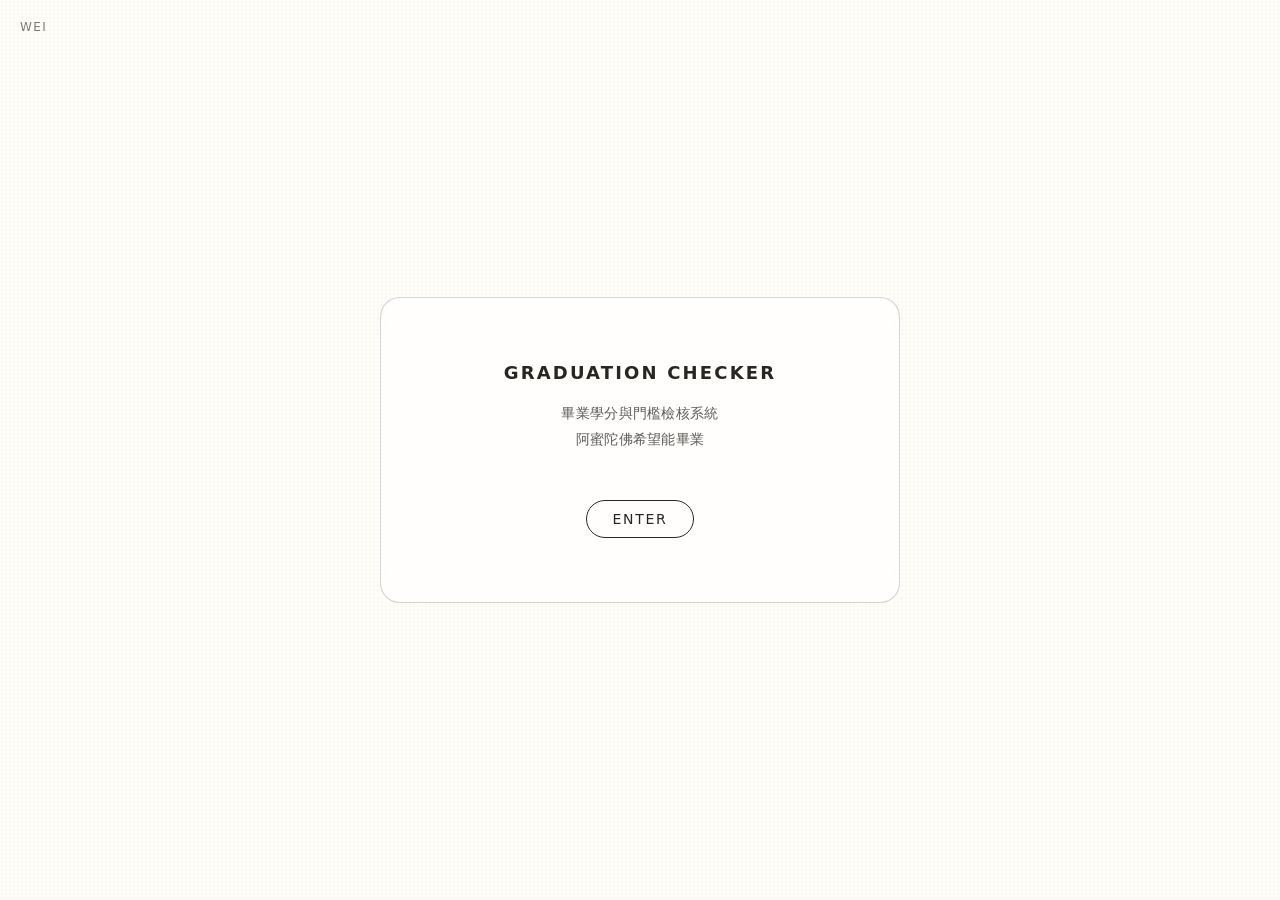
==== index.html @ ac915fe5 "Update index.html" ====
<!doctype html>
<html lang="zh-Hant">
<head>
<meta charset="utf-8">
<meta name="viewport" content="width=device-width, initial-scale=1">
<title>Graduation Checker</title>

<style>

:root{
  --ink:#282621;
  --paper:#fffdf7;
}

/* ===== Reset ===== */
*{ box-sizing:border-box; }

a{
  text-decoration:none;
  color:inherit;
}

a:visited,
a:active{
  color:inherit;
}

/* ===== Page Base ===== */
body{
  margin:0;
  min-height:100vh;
  display:flex;
  align-items:center;
  justify-content:center;
  background: var(--paper);
  font-family: ui-sans-serif, system-ui, -apple-system, "Segoe UI", Roboto, "Noto Sans TC", sans-serif;
  color:var(--ink);
  letter-spacing:.02em;

  background-image:
    radial-gradient(rgba(0,0,0,.02) 1px, transparent 1px);
  background-size: 4px 4px;
}

/* 左上角小字 */
.edition{
  position:fixed;
  top:20px;
  left:20px;
  font-size:12px;
  letter-spacing:.12em;
  text-transform:uppercase;
  opacity:.6;
}

/* 中央卡片 */
.intro-card{
  width:100%;
  max-width:520px;
  padding:64px 56px;
  border:1px solid rgba(40,38,33,.2);
  border-radius:20px;
  backdrop-filter: blur(16px);
  background: rgba(255,255,255,.7);
  text-align:center;

  opacity:0;
  transform: translateY(20px);
  animation: fadeIn 1s ease forwards;
}

/* 標題 */
.intro-title{
  margin:0 0 18px;
  font-size:18px;
  font-weight:700;
  letter-spacing:.12em;
  text-transform:uppercase;
}

/* 副標 */
.intro-sub{
  margin:0 0 48px;
  font-size:14px;
  line-height:1.8;
  opacity:.75;
}

/* 按鈕 */
.intro-btn{
  display:inline-block;
  padding:10px 26px;
  border:1px solid var(--ink);
  border-radius:999px;
  font-size:14px;
  letter-spacing:.12em;
  text-transform:uppercase;
  transition:.35s cubic-bezier(.27,.83,.64,1);
}

.intro-btn:hover{
  background:var(--ink);
  color:#fff;
}

/* 淡入 */
@keyframes fadeIn{
  to{
    opacity:1;
    transform: translateY(0);
  }
}

/* =========================
   📱 Mobile Optimization
   ========================= */
@media(max-width:768px){

  body{
    padding:20px;
    align-items:center;
  }

  .intro-card{
    padding:48px 28px;
  }

  .intro-title{
    font-size:17px;
  }

  .intro-sub{
    font-size:14px;
    margin-bottom:36px;
  }

  .intro-btn{
    font-size:14px;
    padding:10px 22px;
  }

  .edition{
    top:14px;
    left:16px;
    font-size:11px;
  }
}

</style>
</head>

<body>

<div class="edition">wei</div>

<div class="intro-card">
  <h1 class="intro-title">Graduation Checker</h1>
  <p class="intro-sub">
    畢業學分與門檻檢核系統<br>
    阿蜜陀佛希望能畢業
  </p>

  <a href="requirements.html" class="intro-btn">Enter</a>
</div>

</body>
</html>
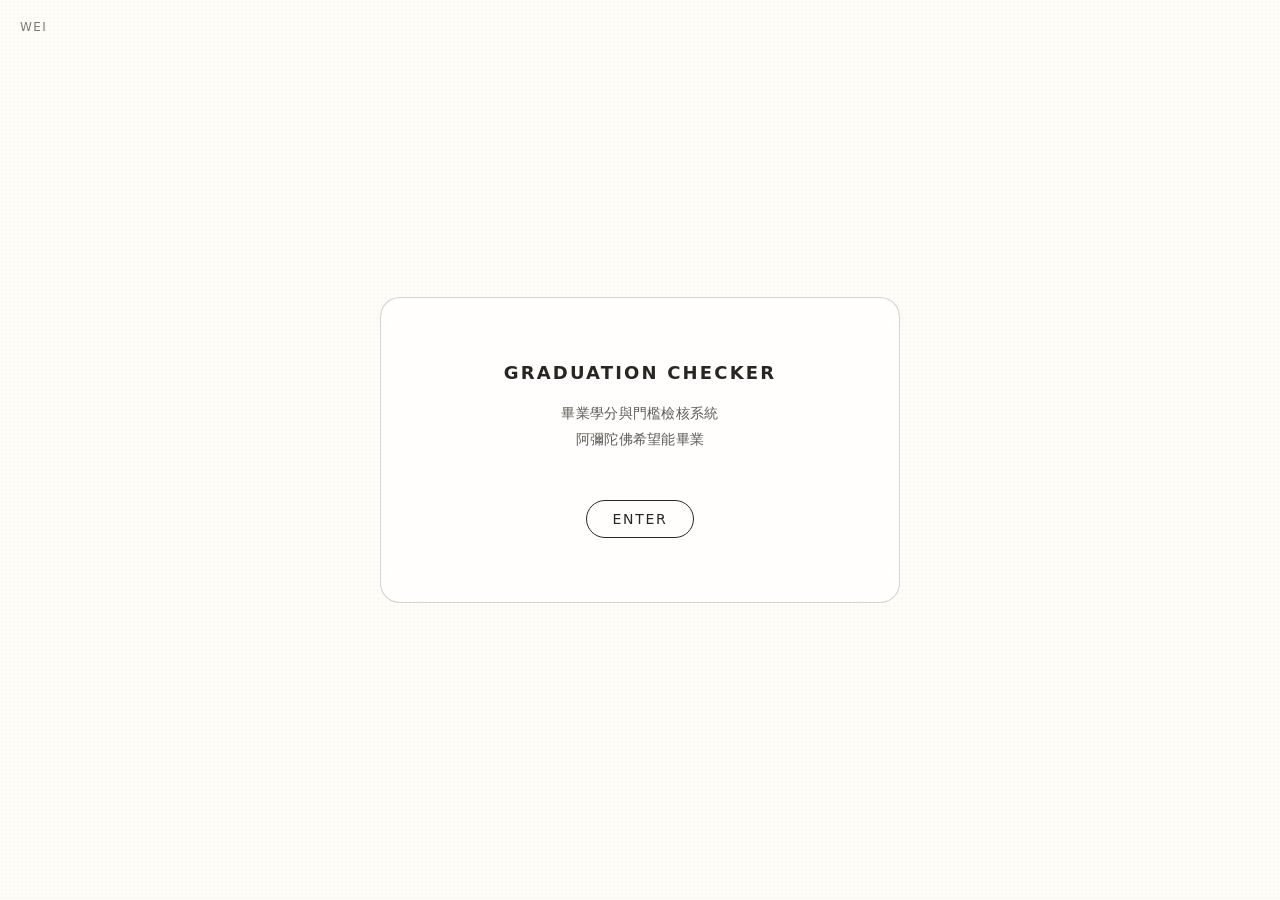
==== commit d44419ba: "Update index.html" ====
--- a/index.html
+++ b/index.html
@@ -157,11 +157,12 @@
   <h1 class="intro-title">Graduation Checker</h1>
   <p class="intro-sub">
     畢業學分與門檻檢核系統<br>
-    阿蜜陀佛希望能畢業
+    阿彌陀佛希望能畢業
   </p>
 
   <a href="requirements.html" class="intro-btn">Enter</a>
 </div>
 
 </body>
+
 </html>
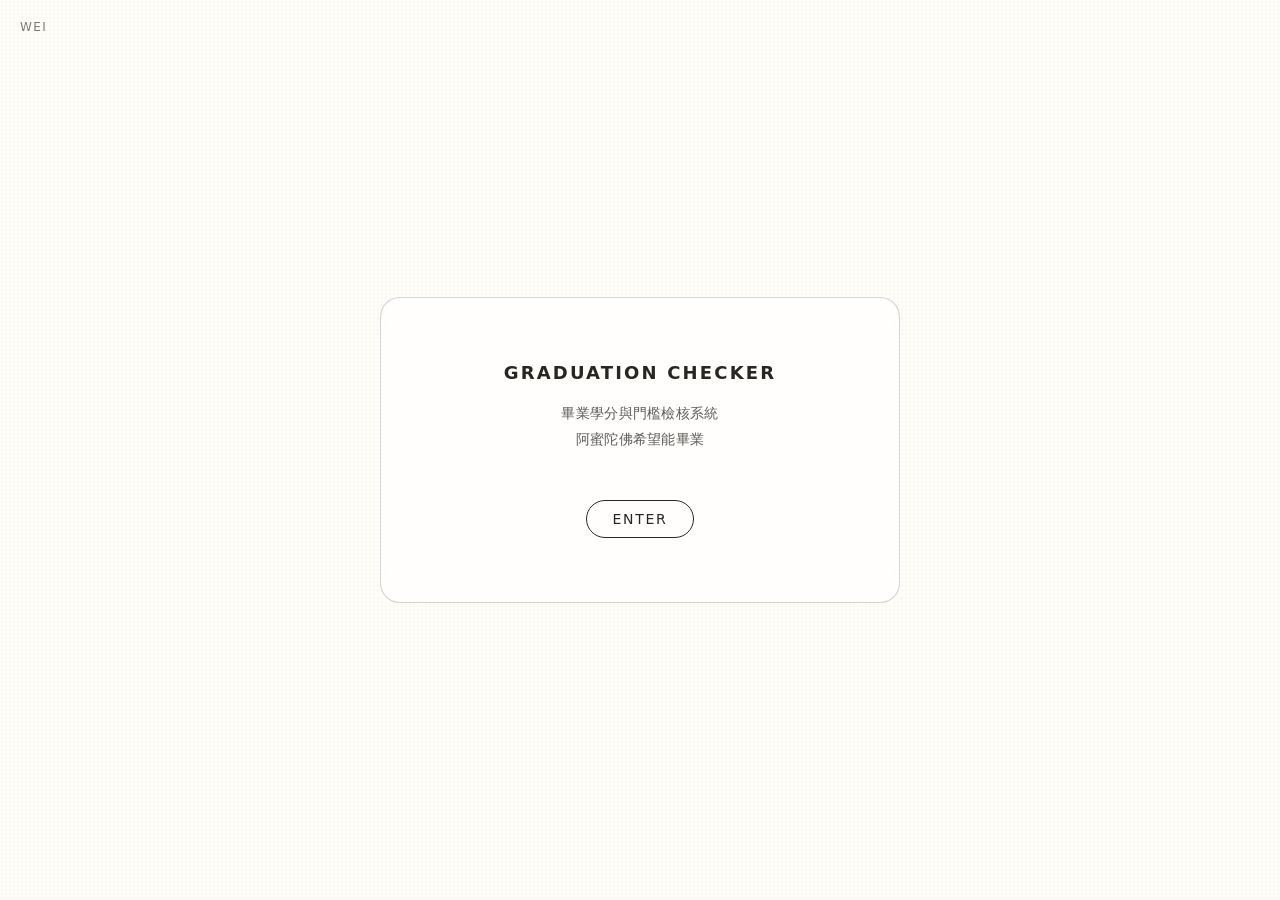
==== commit 87933a4c: "Add files via upload" ====
--- a/index.html
+++ b/index.html
@@ -157,12 +157,11 @@
   <h1 class="intro-title">Graduation Checker</h1>
   <p class="intro-sub">
     畢業學分與門檻檢核系統<br>
-    阿彌陀佛希望能畢業
+    阿蜜陀佛希望能畢業
   </p>
 
   <a href="requirements.html" class="intro-btn">Enter</a>
 </div>
 
 </body>
-
-</html>
+</html>
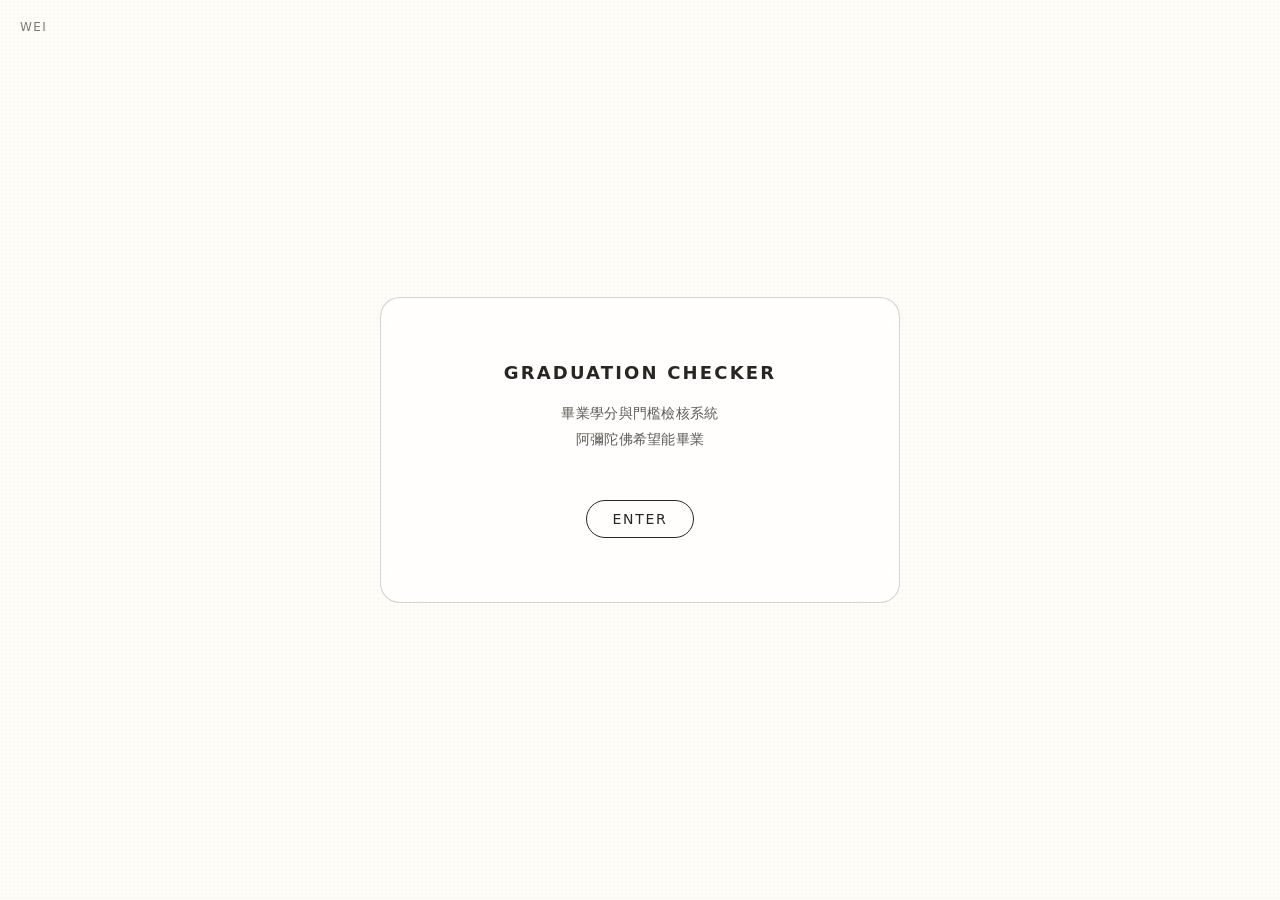
==== commit 58a990cd: "Add files via upload" ====
--- a/index.html
+++ b/index.html
@@ -157,7 +157,7 @@
   <h1 class="intro-title">Graduation Checker</h1>
   <p class="intro-sub">
     畢業學分與門檻檢核系統<br>
-    阿蜜陀佛希望能畢業
+    阿彌陀佛希望能畢業
   </p>
 
   <a href="requirements.html" class="intro-btn">Enter</a>
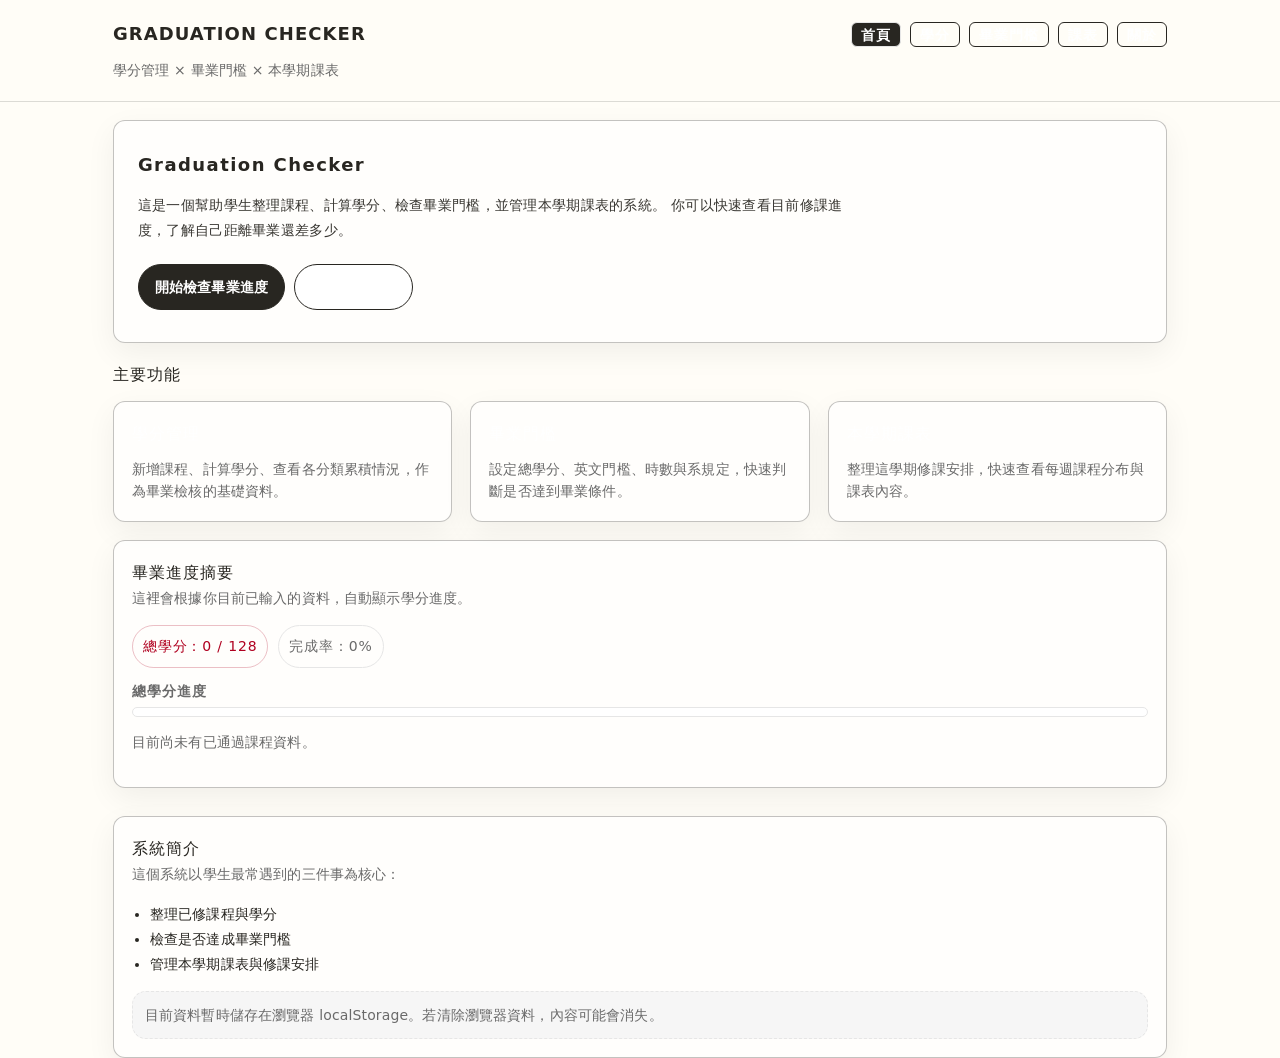
==== commit 6006c394: "Add files via upload" ====
--- a/index.html
+++ b/index.html
@@ -1,167 +1,181 @@
 <!doctype html>
 <html lang="zh-Hant">
 <head>
-<meta charset="utf-8">
-<meta name="viewport" content="width=device-width, initial-scale=1">
-<title>Graduation Checker</title>
+  <meta charset="utf-8" />
+  <meta name="viewport" content="width=device-width, initial-scale=1" />
+  <title>首頁｜畢業檢核</title>
+  <link rel="stylesheet" href="./styles.css" />
+</head>
+<body>
+  <header class="header">
+    <div class="wrap">
+      <div class="header-inner">
+        <div class="brand">
+          <h1 class="site-title">Graduation Checker</h1>
+          <p class="site-sub">學分管理 × 畢業門檻 × 本學期課表</p>
+        </div>
 
-<style>
+        <nav class="nav">
+          <a class="active" href="./index.html">首頁</a>
+          <a href="./credits.html">學分</a>
+          <a href="./requirements.html">畢業門檻</a>
+          <a href="./schedule.html">課表</a>
+          <a href="./about.html">關於</a>
+        </nav>
+      </div>
+    </div>
+  </header>
 
-:root{
-  --ink:#282621;
-  --paper:#fffdf7;
-}
+  <main class="wrap">
+    <!-- Hero -->
+    <section class="card" style="margin-top:18px;">
+      <div class="card-inner" style="padding:32px 24px;">
+        <div class="module" style="align-items:flex-start; gap:16px;">
+          <h2 class="h1" style="margin:0;">Graduation Checker</h2>
+          <p class="p" style="max-width:720px;">
+            這是一個幫助學生整理課程、計算學分、檢查畢業門檻，並管理本學期課表的系統。
+            你可以快速查看目前修課進度，了解自己距離畢業還差多少。
+          </p>
 
-/* ===== Reset ===== */
-*{ box-sizing:border-box; }
+          <div class="btns" style="margin-top:4px;">
+            <a href="./requirements.html" class="home-btn home-btn--primary">開始檢查畢業進度</a>
+            <a href="./credits.html" class="home-btn">前往學分管理</a>
+          </div>
+        </div>
+      </div>
+    </section>
 
-a{
-  text-decoration:none;
-  color:inherit;
-}
+    <!-- 功能入口 -->
+    <section style="margin-top:18px;">
+      <h3 class="section-title" style="margin:0 0 12px;">主要功能</h3>
 
-a:visited,
-a:active{
-  color:inherit;
-}
+      <div class="home-grid">
+        <a class="home-feature card" href="./credits.html">
+          <div class="card-inner">
+            <h3 class="section-title" style="margin:0 0 10px;">學分管理</h3>
+            <p class="section-note" style="margin:0;">
+              新增課程、計算學分、查看各分類累積情況，作為畢業檢核的基礎資料。
+            </p>
+          </div>
+        </a>
 
-/* ===== Page Base ===== */
-body{
-  margin:0;
-  min-height:100vh;
-  display:flex;
-  align-items:center;
-  justify-content:center;
-  background: var(--paper);
-  font-family: ui-sans-serif, system-ui, -apple-system, "Segoe UI", Roboto, "Noto Sans TC", sans-serif;
-  color:var(--ink);
-  letter-spacing:.02em;
+        <a class="home-feature card" href="./requirements.html">
+          <div class="card-inner">
+            <h3 class="section-title" style="margin:0 0 10px;">畢業門檻</h3>
+            <p class="section-note" style="margin:0;">
+              設定總學分、英文門檻、時數與系規定，快速判斷是否達到畢業條件。
+            </p>
+          </div>
+        </a>
 
-  background-image:
-    radial-gradient(rgba(0,0,0,.02) 1px, transparent 1px);
-  background-size: 4px 4px;
-}
+        <a class="home-feature card" href="./schedule.html">
+          <div class="card-inner">
+            <h3 class="section-title" style="margin:0 0 10px;">本學期課表</h3>
+            <p class="section-note" style="margin:0;">
+              整理這學期修課安排，快速查看每週課程分布與課表內容。
+            </p>
+          </div>
+        </a>
+      </div>
+    </section>
 
-/* 左上角小字 */
-.edition{
-  position:fixed;
-  top:20px;
-  left:20px;
-  font-size:12px;
-  letter-spacing:.12em;
-  text-transform:uppercase;
-  opacity:.6;
-}
+    <!-- 進度摘要 -->
+    <section style="margin-top:18px;">
+      <div class="grid">
+        <section class="card">
+          <div class="card-inner">
+            <h3 class="section-title" style="margin:0;">畢業進度摘要</h3>
+            <p class="section-note">這裡會根據你目前已輸入的資料，自動顯示學分進度。</p>
 
-/* 中央卡片 */
-.intro-card{
-  width:100%;
-  max-width:520px;
-  padding:64px 56px;
-  border:1px solid rgba(40,38,33,.2);
-  border-radius:20px;
-  backdrop-filter: blur(16px);
-  background: rgba(255,255,255,.7);
-  text-align:center;
+            <div class="kpi" id="homeKpi">
+              <div class="pill">總學分：0 / 128</div>
+              <div class="pill">完成率：0%</div>
+            </div>
 
-  opacity:0;
-  transform: translateY(20px);
-  animation: fadeIn 1s ease forwards;
-}
+            <div style="margin-top:16px">
+              <label style="margin-top:0">總學分進度</label>
+              <div class="progress">
+                <div class="bar" id="homeTotalBar"></div>
+              </div>
+            </div>
 
-/* 標題 */
-.intro-title{
-  margin:0 0 18px;
-  font-size:18px;
-  font-weight:700;
-  letter-spacing:.12em;
-  text-transform:uppercase;
-}
+            <div id="homeSummary" style="margin-top:14px;"></div>
+          </div>
+        </section>
 
-/* 副標 */
-.intro-sub{
-  margin:0 0 48px;
-  font-size:14px;
-  line-height:1.8;
-  opacity:.75;
-}
+        <section class="card">
+          <div class="card-inner">
+            <h3 class="section-title" style="margin:0;">系統簡介</h3>
+            <p class="section-note">
+              這個系統以學生最常遇到的三件事為核心：
+            </p>
 
-/* 按鈕 */
-.intro-btn{
-  display:inline-block;
-  padding:10px 26px;
-  border:1px solid var(--ink);
-  border-radius:999px;
-  font-size:14px;
-  letter-spacing:.12em;
-  text-transform:uppercase;
-  transition:.35s cubic-bezier(.27,.83,.64,1);
-}
+            <ul class="home-list">
+              <li>整理已修課程與學分</li>
+              <li>檢查是否達成畢業門檻</li>
+              <li>管理本學期課表與修課安排</li>
+            </ul>
 
-.intro-btn:hover{
-  background:var(--ink);
-  color:#fff;
-}
+            <div class="notice" style="margin-top:14px;">
+              目前資料暫時儲存在瀏覽器 localStorage。若清除瀏覽器資料，內容可能會消失。
+            </div>
+          </div>
+        </section>
+      </div>
+    </section>
+  </main>
 
-/* 淡入 */
-@keyframes fadeIn{
-  to{
-    opacity:1;
-    transform: translateY(0);
-  }
-}
+  <script>
+    (function () {
+      const STORAGE_KEY = "grad_checker_split_v1";
 
-/* =========================
-   📱 Mobile Optimization
-   ========================= */
-@media(max-width:768px){
+      function safeLoad() {
+        try {
+          const raw = localStorage.getItem(STORAGE_KEY);
+          if (!raw) return null;
+          return JSON.parse(raw);
+        } catch {
+          return null;
+        }
+      }
 
-  body{
-    padding:20px;
-    align-items:center;
-  }
+      const state = safeLoad() || {};
+      const courses = Array.isArray(state.courses) ? state.courses : [];
+      const requirements = state.requirements || {};
+      const totalNeed = Number(requirements.totalCredits || 128);
 
-  .intro-card{
-    padding:48px 28px;
-  }
+      const passedCourses = courses.filter(c => c && c.passed);
+      const totalPassed = passedCourses.reduce((sum, c) => sum + Number(c.credits || 0), 0);
+      const percent = totalNeed > 0 ? Math.min(100, Math.round((totalPassed / totalNeed) * 100)) : 0;
 
-  .intro-title{
-    font-size:17px;
-  }
+      const byCat = {};
+      for (const c of passedCourses) {
+        const cat = c.cat || "其他";
+        byCat[cat] = (byCat[cat] || 0) + Number(c.credits || 0);
+      }
 
-  .intro-sub{
-    font-size:14px;
-    margin-bottom:36px;
-  }
+      const kpi = document.getElementById("homeKpi");
+      const bar = document.getElementById("homeTotalBar");
+      const summary = document.getElementById("homeSummary");
 
-  .intro-btn{
-    font-size:14px;
-    padding:10px 22px;
-  }
+      if (kpi) {
+        kpi.innerHTML = `
+          <div class="pill ${totalPassed >= totalNeed ? "ok" : "bad"}">總學分：${totalPassed} / ${totalNeed}</div>
+          <div class="pill">完成率：${percent}%</div>
+        `;
+      }
 
-  .edition{
-    top:14px;
-    left:16px;
-    font-size:11px;
-  }
-}
+      if (bar) {
+        bar.style.width = percent + "%";
+      }
 
-</style>
-</head>
-
-<body>
-
-<div class="edition">wei</div>
-
-<div class="intro-card">
-  <h1 class="intro-title">Graduation Checker</h1>
-  <p class="intro-sub">
-    畢業學分與門檻檢核系統<br>
-    阿彌陀佛希望能畢業
-  </p>
-
-  <a href="requirements.html" class="intro-btn">Enter</a>
-</div>
-
+      if (summary) {
+        const entries = Object.entries(byCat);
+        summary.innerHTML = entries.length
+          ? entries.map(([k, v]) => `<div class="section-note" style="margin-bottom:6px;">• ${k}：${v} 學分</div>`).join("")
+          : `<div class="section-note">目前尚未有已通過課程資料。</div>`;
+      }
+    })();
+  </script>
 </body>
 </html>
--- a/styles.css
+++ b/styles.css
@@ -0,0 +1,1833 @@
+:root{
+  --bg:#ffffff;
+  --text:#0a0a0a;
+  --muted:#6a6a6a;
+  --border:#e6e6e6;
+  --soft:#f6f6f6;
+
+  --max: 1120px;
+  --gutter: 24px;
+
+  --radius: 18px;
+  --shadow: 0 10px 30px rgba(0,0,0,.06);
+
+  --track-tight: 0.01em;
+  --track-wide: 0.06em;
+}
+
+*{ box-sizing:border-box; }
+html, body{ height:100%; }
+body{
+  margin:0;
+  background:var(--bg);
+  color:var(--text);
+  font-family: ui-sans-serif, system-ui, -apple-system, "Segoe UI", Roboto, "Noto Sans TC", sans-serif;
+  letter-spacing: var(--track-tight);
+}
+
+a{ color:inherit; text-decoration:none; }
+
+.wrap{
+  max-width: var(--max);
+  margin: 0 auto;
+  padding: 0 var(--gutter);
+}
+
+/* Header / Nav */
+.header{
+  position: sticky;
+  top: 0;
+  z-index: 20;
+  background: rgba(255,255,255,.92);
+  backdrop-filter: blur(10px);
+  border-bottom: 1px solid var(--border);
+}
+
+.header-inner{
+  display:flex;
+  align-items:baseline;
+  justify-content:space-between;
+  gap: 16px;
+  padding: 18px 0;
+}
+
+.brand{
+  display:flex;
+  flex-direction:column;
+  gap: 6px;
+}
+
+.brand .site-title{
+  margin:0;
+  font-size: 20px;
+  font-weight: 650;            /* H1: semi-bold */
+  letter-spacing: var(--track-wide); /* 微 tracking */
+  text-transform: uppercase;
+}
+
+.brand .site-sub{
+  margin:0;
+  font-size: 18px;
+  font-weight: 400;
+  color: var(--muted);
+}
+
+.nav{
+  display:flex;
+  gap: 14px;
+  flex-wrap: wrap;
+}
+
+.nav a{
+  font-size: 16px;
+  letter-spacing: var(--track-wide);
+  text-transform: uppercase;
+  padding: 8px 10px;
+  border-radius: 999px;
+  border: 1px solid transparent;
+  color: var(--muted);
+}
+
+.nav a.active{
+  color: var(--text);
+  border-color: var(--border);
+  background: #fff;
+}
+
+/* Layout */
+main{ padding: 28px 0 64px; }
+
+.section-title{
+  margin: 0 0 12px;
+  font-size: 16px;
+  font-weight: 560; /* H2: medium-ish */
+  letter-spacing: var(--track-wide);
+  text-transform: uppercase;
+}
+
+.section-note{
+  margin: 0 0 16px;
+  font-size: 16px;
+  color: var(--muted);
+  font-weight: 360;
+  line-height: 1.6;
+}
+
+.grid{
+  display:grid;
+  grid-template-columns: 1fr;
+  gap: 18px;
+}
+@media (min-width: 980px){
+  .grid{ grid-template-columns: 1.1fr .9fr; }
+}
+
+/* Cards: exhibition module */
+.card{
+  border: 1px solid var(--border);
+  border-radius: var(--radius);
+  background: #fff;
+  box-shadow: var(--shadow);
+  overflow: hidden;
+}
+
+.card-inner{
+  padding: 18px;
+}
+
+.module{
+  display:flex;
+  flex-direction:column;
+  gap: 10px;
+}
+
+/* “Poster” header (optional visual) */
+.poster{
+  height: 160px;
+  background: linear-gradient(135deg, #fafafa, #f2f2f2);
+  border-bottom: 1px solid var(--border);
+}
+
+/* Form */
+label{
+  display:block;
+  font-size: 15px;
+  font-weight: 400; /* 日期資訊/小標更細 */
+  color: var(--muted);
+  letter-spacing: var(--track-wide);
+  text-transform: uppercase;
+  margin: 12px 0 6px;
+}
+
+input, select, textarea{
+  width:100%;
+  padding: 12px 12px;
+  border: 1px solid var(--border);
+  border-radius: 12px;
+  background: #fff;
+  color: var(--text);
+  font-size: 16px;
+  outline: none;
+}
+
+textarea{
+  min-height: 140px;
+  resize: vertical;
+}
+
+.row{
+  display:grid;
+  grid-template-columns: 1fr;
+  gap: 12px;
+}
+@media (min-width: 620px){
+  .row{ grid-template-columns: 1fr 1fr; }
+}
+
+/* Buttons */
+.btns{
+  display:flex;
+  gap: 10px;
+  flex-wrap: wrap;
+  margin-top: 14px;
+}
+
+button{
+  appearance: none;
+  border: 1px solid var(--border);
+  background: #fff;
+  color: var(--text);
+  border-radius: 999px;
+  padding: 10px 14px;
+  font-size: 15px;
+  letter-spacing: var(--track-wide);
+  text-transform: uppercase;
+  cursor: pointer;
+}
+
+button.primary{
+  border-color: var(--text);
+}
+
+button.danger{
+  color: #b00020;
+  border-color: rgba(176,0,32,.28);
+}
+
+/* KPI / editorial info */
+.kpi{
+  display:flex;
+  flex-wrap: wrap;
+  gap: 10px;
+  margin-top: 6px;
+}
+
+.pill{
+  border: 1px solid var(--border);
+  border-radius: 999px;
+  padding: 8px 10px;
+  font-size: 15px;
+  color: var(--muted);
+  letter-spacing: var(--track-wide);
+  text-transform: uppercase;
+}
+
+.pill.ok{ color: #0a7a2f; border-color: rgba(10,122,47,.25); }
+.pill.bad{ color: #b00020; border-color: rgba(176,0,32,.25); }
+
+.progress{
+  height: 10px;
+  border: 1px solid var(--border);
+  border-radius: 999px;
+  overflow: hidden;
+  background: #fff;
+}
+
+.bar{
+  height: 100%;
+  width: 0%;
+  background: #111;
+}
+
+/* Table: clean grid */
+.table-wrap{ overflow:auto; }
+table{
+  width: 100%;
+  border-collapse: collapse;
+  font-size: 16px;
+}
+
+th, td{
+  padding: 12px 10px;
+  border-bottom: 1px solid var(--border);
+  vertical-align: top;
+  text-align: left;
+}
+
+th{
+  font-size: 14px;
+  color: var(--muted);
+  font-weight: 400;
+  letter-spacing: var(--track-wide);
+  text-transform: uppercase;
+}
+
+.tag{
+  display:inline-block;
+  border: 1px solid var(--border);
+  padding: 2px 8px;
+  border-radius: 999px;
+  font-size: 15px;
+  color: var(--muted);
+}
+
+.notice{
+  border: 1px dashed var(--border);
+  background: var(--soft);
+  border-radius: 14px;
+  padding: 12px;
+  color: var(--muted);
+  font-size: 16px;
+  line-height: 1.6;
+}
+
+/* About page editorial blocks */
+.editorial{
+  display:grid;
+  grid-template-columns: 1fr;
+  gap: 18px;
+}
+@media (min-width: 980px){
+  .editorial{ grid-template-columns: 1fr 1fr; }
+}
+
+blockquote{
+  margin:0;
+  padding: 14px 16px;
+  border-left: 3px solid #111;
+  background: #fafafa;
+  color: var(--muted);
+  line-height: 1.7;
+}
+/* =========
+   Base / Tokens
+   ========= */
+:root{
+  --ink:#282621;     /* 你貼的色：#282621 */
+  --paper:#fffdf7;   /* 偏展場紙色 */
+  --line:rgba(40,38,33,.16);
+  --line-strong:rgba(40,38,33,.28);
+
+  --radius:12px;
+  --pill:9999px;
+
+  --ease: .35s all cubic-bezier(.27,.83,.64,1);
+  --track:.08em;
+
+  --wrap: min(86.1111111111vw, 1120px); /* 你也可以改 */
+  --padX: 6.9444444444vw;               /* 左右留白（桌機） */
+}
+
+/* Mobile tokens */
+@media screen and (max-width: 1024px){
+  :root{
+    --wrap: calc(100vw - 8.1424936386vw); /* roughly 2*4.071vw */
+    --padX: 4.0712468193vw;
+  }
+}
+
+*{ box-sizing:border-box; }
+html,body{ height:100%; }
+body{
+  margin:0;
+  color:var(--ink);
+  background:var(--paper);
+  font-family: ui-sans-serif, system-ui, -apple-system, "Segoe UI", Roboto, "Noto Sans TC", sans-serif;
+  letter-spacing: 0.01em;
+}
+
+/* =========
+   Layout wrapper (strict grid)
+   ========= */
+.wrap{
+  width: var(--wrap);
+  margin: 0 auto;
+}
+
+/* =========
+   Header / Navigation
+   ========= */
+.header{
+  position: sticky;
+  top: 0;
+  z-index: 10;
+  background: rgba(255,253,247,.92);
+  backdrop-filter: blur(10px);
+  border-bottom: 1px solid var(--line);
+}
+
+.header__inner{
+  display:flex;
+  align-items:center;
+  justify-content:space-between;
+  padding: 2.1990740741vw 0; /* 24px@1092-ish */
+}
+
+@media screen and (max-width: 1024px){
+  .header__inner{
+    padding: 4.834605598vw 0;
+  }
+}
+
+.brand{
+  display:flex;
+  flex-direction:column;
+  gap: .6944444444vw;
+}
+
+@media screen and (max-width: 1024px){
+  .brand{ gap: 2.0356234097vw; }
+}
+
+.brand__title{
+  margin:0;
+  font-weight: 800;              /* 你貼的 800 */
+  letter-spacing: var(--track);  /* .08em */
+  line-height: 1;
+  font-size: 1.3888888889vw;     /* 你貼的 h3 桌機大小 */
+  text-transform: uppercase;
+}
+
+@media screen and (max-width: 1024px){
+  .brand__title{
+    font-size: 5.0890585242vw;
+    line-height: 1.2;
+  }
+}
+
+.brand__sub{
+  margin:0;
+  font-weight: 400;
+  letter-spacing: var(--track);
+  line-height: 1.4;
+  font-size: .9259259259vw;      /* 你貼的 date 桌機 */
+  opacity:.75;
+}
+
+@media screen and (max-width: 1024px){
+  .brand__sub{
+    font-size: 3.5623409669vw;
+  }
+}
+
+/* Nav pills */
+.nav{
+  display:flex;
+  align-items:center;
+  gap: .6944444444vw;
+}
+
+@media screen and (max-width: 1024px){
+  .nav{
+    gap: 3.0534351145vw;
+    flex-wrap: wrap;
+    justify-content:flex-end;
+  }
+}
+
+.nav a{
+  display:inline-flex;
+  align-items:center;
+  padding: .4050925926vw .6944444444vw .2893518519vw; /* 你貼的 term padding */
+  border-radius: 6px;
+  border: 1px solid var(--ink);
+  transition: var(--ease);
+  letter-spacing: var(--track);
+  font-weight: 600;
+  font-size: .8101851852vw;
+  line-height: 1;
+  color: var(--ink);
+}
+
+@media screen and (max-width: 1024px){
+  .nav a{
+    padding: 1.7811704835vw 3.0534351145vw 1.272264631vw;
+    font-size: 3.5623409669vw;
+  }
+}
+
+@media screen and (min-width: 1025px){
+  .nav a:hover{
+    background: var(--ink);
+    color: #fff;
+  }
+}
+
+.nav a.active{
+  background: var(--ink);
+  color:#fff;
+}
+
+/* =========
+   Page spacing
+   ========= */
+main{
+  padding: 4.3981481481vw 0 8.8541666667vw; /* 你貼的常用節奏 */
+}
+
+@media screen and (max-width: 1024px){
+  main{
+    padding: 12.9770992366vw 0 25.9541984733vw;
+  }
+}
+
+/* =========
+   Typography hierarchy (editorial)
+   ========= */
+.h1{
+  margin:0;
+  font-weight: 800;
+  letter-spacing: var(--track);
+  line-height: 1.5833333333;
+  font-size: 2.0833333333vw; /* 你貼的 rp__info h1 */
+}
+
+@media screen and (max-width: 1024px){
+  .h1{
+    font-size: 6.106870229vw;
+  }
+}
+
+.h2{
+  margin:0;
+  font-weight: 600;
+  letter-spacing: var(--track);
+  line-height: 1.2;
+  font-size: 1.3888888889vw;
+}
+
+@media screen and (max-width: 1024px){
+  .h2{
+    font-size: 5.0890585242vw;
+    line-height: 1.6;
+  }
+}
+
+.p{
+  margin:0;
+  font-weight: 400;
+  line-height: 1.8;
+  font-size: .9259259259vw;
+  letter-spacing: 0.02em;
+  opacity:.92;
+}
+
+@media screen and (max-width: 1024px){
+  .p{
+    font-size: 3.5623409669vw;
+  }
+}
+
+.meta{
+  font-weight: 600;
+  letter-spacing: var(--track);
+  line-height: 1;
+  font-size: .9259259259vw;
+}
+
+@media screen and (max-width: 1024px){
+  .meta{ font-size: 3.5623409669vw; }
+}
+
+/* =========
+   Grid / Modules
+   ========= */
+.grid{
+  display:grid;
+  grid-template-columns: 1fr;
+  gap: 2.1990740741vw; /* consistent spacing */
+}
+
+@media screen and (min-width: 1025px){
+  .grid--2{
+    grid-template-columns: 1.1fr .9fr;
+    gap: 1.3888888889vw; /* 你貼的 match__posts gap */
+  }
+}
+
+@media screen and (max-width: 1024px){
+  .grid{ gap: 9.6692111959vw; }
+}
+
+/* Card module */
+.card{
+  border: 1px solid var(--line-strong);
+  border-radius: var(--radius);
+  background: rgba(255,255,255,.65);
+  overflow: clip; /* 你貼的 overflow: clip */
+}
+
+.card__inner{
+  padding: 2.1990740741vw;
+}
+
+@media screen and (max-width: 1024px){
+  .card__inner{
+    padding: 4.834605598vw;
+  }
+}
+
+/* Poster/thumbnail */
+.thumb{
+  overflow: clip;
+  border-radius: 12px; /* 你貼的 figure radius 12px */
+  border-bottom: 1px solid var(--line);
+  background: #fff;
+}
+
+.thumb img{
+  width:100%;
+  height:auto;
+  display:block;
+}
+
+/* =========
+   Tags / Pills (hover invert)
+   ========= */
+.tags{
+  margin-top: 2.1990740741vw;
+  display:flex;
+  flex-wrap:wrap;
+  gap: .6944444444vw;
+}
+
+@media screen and (max-width: 1024px){
+  .tags{
+    margin-top: 9.6692111959vw;
+    gap: 3.0534351145vw;
+  }
+}
+
+.tag{
+  display:inline-flex;
+  align-items:center;
+  padding: .4050925926vw .6365740741vw .2893518519vw;
+  border: 1px solid var(--ink);
+  border-radius: var(--pill);
+  transition: var(--ease);
+  letter-spacing: var(--track);
+  font-weight: 600;
+  font-size: .8101851852vw;
+  line-height: 1;
+  color: var(--ink);
+}
+
+@media screen and (max-width: 1024px){
+  .tag{
+    padding: 1.7811704835vw 2.7989821883vw 1.272264631vw;
+    font-size: 3.0534351145vw;
+  }
+}
+
+@media screen and (min-width: 1025px){
+  .tag:hover{
+    background: var(--ink);
+    color: #fffdf7;
+  }
+}
+
+/* =========
+   Forms
+   ========= */
+label{
+  display:block;
+  margin: 0 0 .6944444444vw;
+  font-size: .8101851852vw;
+  font-weight: 600;
+  letter-spacing: var(--track);
+  line-height: 1;
+}
+
+@media screen and (max-width: 1024px){
+  label{
+    margin-bottom: 3.0534351145vw;
+    font-size: 3.0534351145vw;
+  }
+}
+
+input, select, textarea{
+  width:100%;
+  padding: 1.099537037vw 1.099537037vw;
+  border-radius: 8px;
+  border: 1px solid var(--line-strong);
+  background: #fff;
+  color: var(--ink);
+  outline: none;
+  font-size: .9259259259vw;
+  letter-spacing: 0.02em;
+}
+
+@media screen and (max-width: 1024px){
+  input, select, textarea{
+    padding: 3.8167938931vw 3.8167938931vw;
+    font-size: 3.5623409669vw;
+  }
+}
+
+textarea{
+  margin-top: .6944444444vw;
+  min-height: 12.5vw;
+  resize: vertical;
+}
+
+@media screen and (max-width: 1024px){
+  textarea{
+    margin-top: 3.0534351145vw;
+    min-height: 40vw;
+  }
+}
+
+.row{
+  display:grid;
+  grid-template-columns: 1fr 1fr;
+  gap: 1.3888888889vw;
+}
+
+@media screen and (max-width: 1024px){
+  .row{
+    grid-template-columns: 1fr;
+    gap: 4.834605598vw;
+  }
+}
+
+/* Buttons */
+.btns{
+  display:flex;
+  align-items:center;
+  flex-wrap:wrap;
+  gap: .6944444444vw;
+  margin-top: 1.099537037vw;
+}
+
+@media screen and (max-width: 1024px){
+  .btns{
+    gap: 3.0534351145vw;
+    margin-top: 4.834605598vw;
+  }
+}
+
+button{
+  padding: .4050925926vw .6944444444vw .2893518519vw;
+  border-radius: 6px;
+  border: 1px solid var(--ink);
+  background: transparent;
+  transition: var(--ease);
+  cursor:pointer;
+
+  letter-spacing: var(--track);
+  font-weight: 600;
+  font-size: .8101851852vw;
+  line-height: 1;
+  color: var(--ink);
+}
+
+@media screen and (max-width: 1024px){
+  button{
+    padding: 1.7811704835vw 3.0534351145vw 1.272264631vw;
+    font-size: 3.5623409669vw;
+  }
+}
+
+@media screen and (min-width: 1025px){
+  button:hover{
+    background: var(--ink);
+    color:#fff;
+  }
+}
+
+button.primary{
+  background: var(--ink);
+  color:#fff;
+}
+
+@media screen and (min-width: 1025px){
+  button.primary:hover{
+    background: transparent;
+    color: var(--ink);
+  }
+}
+
+/* =========
+   Table (clean grid)
+   ========= */
+.table{
+  width:100%;
+  border-collapse: collapse;
+  margin-top: 2.1990740741vw;
+}
+
+@media screen and (max-width: 1024px){
+  .table{ margin-top: 9.6692111959vw; }
+}
+
+.table th,
+.table td{
+  border-bottom: 1px solid var(--line);
+  padding: 1.099537037vw .6944444444vw;
+  text-align:left;
+  vertical-align: top;
+}
+
+@media screen and (max-width: 1024px){
+  .table th,
+  .table td{
+    padding: 3.8167938931vw 2.7989821883vw;
+  }
+}
+
+.table th{
+  font-size: .8101851852vw;
+  letter-spacing: var(--track);
+  font-weight: 600;
+  color: rgba(40,38,33,.75);
+}
+
+@media screen and (max-width: 1024px){
+  .table th{ font-size: 3.0534351145vw; }
+}
+
+/* =========
+   Utility
+   ========= */
+.mt-l{ margin-top: 4.3981481481vw; }
+@media screen and (max-width: 1024px){ .mt-l{ margin-top: 12.9770992366vw; } }
+
+.center{ display:flex; justify-content:center; }
+/* ==========================
+   Form System (inputs__*)
+   Match your reference style
+   ========================== */
+
+:root{
+  --sand:#dad3c1;
+  --placeholder:#d5d5d1;
+  --panel:#efede5;
+}
+
+/* 進度 sticky（像 contact__progressSticky） */
+.progressSticky{
+  position: sticky;
+  top: min(11.9964189794vh, 7.7546296296vw);
+  top: min(11.9964189794svh, 7.7546296296vw);
+  padding: 2.1990740741vw 1.3888888889vw;
+  border-radius: 8px;
+  background: var(--paper);
+  border: 1px solid var(--line);
+}
+
+@media screen and (max-width: 1024px){
+  .progressSticky{
+    position: static;   
+    top: auto;
+    z-index: auto;
+  }
+}
+
+/* 一行一個 step：circle + label */
+.progressRow{
+  display:flex;
+  align-items:center;
+  gap: 1.2731481481vw;
+  background: var(--paper);
+}
+
+@media screen and (max-width: 1024px){
+  .progressRow{ gap: 3.0534351145vw; }
+}
+
+/* 第二個 step 以上：畫連接線（桌機垂直 / 手機水平） */
+.progressRow + .progressRow{
+  position: relative;
+  margin-top: 2.5462962963vw;
+}
+
+@media screen and (max-width: 1024px){
+  .progressRow + .progressRow{
+    margin-top:0;
+    margin-left: 9.6692111959vw;
+    padding-left: 9.6692111959vw;
+  }
+}
+
+.progressRow + .progressRow::before{
+  position:absolute;
+  content:"";
+  bottom: calc(100% + .1736111111vw);
+  left: .4050925926vw;
+  width: 1px;
+  height: 2.1990740741vw;
+  background: var(--sand);
+  translate: -50% 0;
+}
+
+@media screen and (max-width: 1024px){
+  .progressRow + .progressRow::before{
+    top: 50%;
+    bottom:auto;
+    left:0;
+    width: 6.106870229vw;
+    height: 1px;
+    translate: -50% -50%;
+  }
+}
+
+.progressRow .circle{
+  display:block;
+  width: .8101851852vw;
+  aspect-ratio: 1;
+  border-radius: 9999px;
+  background: var(--sand);
+}
+
+@media screen and (max-width: 1024px){
+  .progressRow .circle{ width: 3.0534351145vw; }
+}
+
+.progressRow p{
+  margin:0;
+  font-size: 1.1574074074vw;
+  letter-spacing: var(--track);
+  line-height: 1;
+  font-weight: 600;
+  color: var(--sand);
+  translate: 0 .0578703704vw;
+}
+
+@media screen and (max-width: 1024px){
+  .progressRow p{
+    font-size: 4.0712468193vw;
+    translate: 0 .2544529262vw;
+  }
+}
+
+.progressRow.is-on .circle{ background: var(--ink); }
+.progressRow.is-on p{ color: var(--ink); }
+
+/* inputs module */
+.inputs{ margin-top: 4.3981481481vw; }
+@media screen and (max-width: 1024px){ .inputs{ margin-top: 19.3384223919vw; } }
+
+.inputs__input + .inputs__input{
+  margin-top: 3.2407407407vw;
+  padding-top: 3.2407407407vw;
+  border-top: 1px solid var(--sand);
+}
+@media screen and (max-width: 1024px){
+  .inputs__input + .inputs__input{
+    margin-top: 12.9770992366vw;
+    padding-top: 12.9770992366vw;
+  }
+}
+
+/* 標題列：REQ/OPT badge + 標題 */
+.inputs__inputTtl{
+  display:flex;
+  align-items:flex-start;
+  gap: .8101851852vw;
+  margin-bottom: 1.1574074074vw;
+}
+@media screen and (max-width: 1024px){
+  .inputs__inputTtl{
+    gap: 3.5623409669vw;
+    margin-bottom: 4.834605598vw;
+  }
+}
+
+.badge{
+  padding: .3472222222vw .462962963vw .2314814815vw;
+  border-radius: 3px;
+  background: var(--ink);
+  flex-shrink:0;
+}
+@media screen and (max-width: 1024px){
+  .badge{
+    padding: 1.5267175573vw 2.0356234097vw 1.0178117048vw;
+    translate: 0 -.5089058524vw;
+  }
+}
+
+.badge p{
+  margin:0;
+  font-size: .8101851852vw;
+  letter-spacing: var(--track);
+  line-height: 1;
+  font-weight: 800;
+  color:#fff;
+  white-space: nowrap;
+}
+@media screen and (max-width: 1024px){
+  .badge p{ font-size: 3.5623409669vw; }
+}
+
+.badge.opt{ background:#75736d; }
+
+.inputs__inputTtl > p{
+  margin:0;
+  font-size: 1.0416666667vw;
+  letter-spacing: var(--track);
+  line-height: 1.5555555556;
+  font-weight: 600;
+}
+@media screen and (max-width: 1024px){
+  .inputs__inputTtl > p{
+    font-size: 4.0712468193vw;
+    line-height: 1.75;
+  }
+}
+
+/* value label */
+.inputs__inputValueTtl{
+  margin-bottom: 1.099537037vw;
+}
+@media screen and (max-width: 1024px){
+  .inputs__inputValueTtl{ margin-bottom: 4.834605598vw; }
+}
+.inputs__inputValueTtl p{
+  margin:0;
+  font-size: 1.0416666667vw;
+  letter-spacing: var(--track);
+  line-height: 1.5555555556;
+  font-weight: 600;
+}
+@media screen and (max-width: 1024px){
+  .inputs__inputValueTtl p{
+    font-size: 4.0712468193vw;
+    line-height: 1;
+  }
+}
+
+/* input wrapper */
+.inputs__inputValue{
+  font-size: 1.0416666667vw;
+  letter-spacing: var(--track);
+  line-height: 1.5555555556;
+  font-weight: 600;
+  position: relative;
+}
+@media screen and (max-width: 1024px){
+  .inputs__inputValue{
+    font-size: 4.0712468193vw;
+    line-height: 1.75;
+  }
+}
+
+/* actual form fields – match ref (no border, white bg, fixed height) */
+.inputs__inputValue input,
+.inputs__inputValue select,
+.inputs__inputValue textarea{
+   width:100%;
+  height: 3.8194444444vw;
+  padding: .2314814815vw .8680555556vw 0;
+  border: none;
+  border-radius: 8px;
+  background:#fff;
+  color: var(--ink);
+  font-size: 1.0416666667vw;
+  letter-spacing: .08em;
+  font-weight: 600;
+  outline: none;
+}
+
+@media screen and (max-width: 1024px){
+  .inputs__inputValue input,
+  .inputs__inputValue select,
+  .inputs__inputValue textarea{
+    height:16.7938931298vw;
+    padding: 1.0178117048vw 3.8167938931vw 0;
+    font-size:4.0712468193vw;
+  }
+}
+
+.inputs__inputValue textarea{
+  height: 16.2037037037vw;
+  padding-top: .8680555556vw;
+  resize: vertical;
+}
+@media screen and (max-width: 1024px){
+  .inputs__inputValue textarea{
+    height: 71.2468193384vw;
+    padding-top: 3.8167938931vw;
+  }
+}
+
+.inputs__inputValue input::placeholder,
+.inputs__inputValue textarea::placeholder{
+  color: var(--placeholder);
+}
+
+/* select arrow */
+.inputs__inputValueSelect{ position: relative; }
+.inputs__inputValueSelect::after{
+  position:absolute;
+  content:"";
+  top: 1.5046296296vw;
+  right: 1.3310185185vw;
+  width: .462962963vw;
+  aspect-ratio: 1;
+  border: 2px solid var(--ink);
+  border-top: 0;
+  border-left: 0;
+  pointer-events:none;
+  translate: -50% 0;
+  rotate: 45deg;
+}
+@media screen and (max-width: 1024px){
+  .inputs__inputValueSelect::after{
+    top: 7.6335877863vw;
+    right: 4.0712468193vw;
+    width: 2.0356234097vw;
+  }
+}
+
+.inputs__inputValueSelect select{
+  appearance:none;
+  cursor:pointer;
+}
+
+/* error */
+.inputs__error{
+  margin-top: 1.099537037vw;
+  font-size: .8101851852vw;
+  letter-spacing: var(--track);
+  line-height: 1;
+  font-weight: 600;
+  color:red;
+}
+@media screen and (max-width: 1024px){
+  .inputs__error{
+    margin-top: 3.0534351145vw;
+    font-size: 3.5623409669vw;
+  }
+}
+
+/* notice list (dot) */
+.noticeList{
+  margin-top: 1.099537037vw;
+  list-style:none;
+  padding-left: 0;
+}
+@media screen and (max-width: 1024px){
+  .noticeList{ margin-top: 3.0534351145vw; }
+}
+
+.noticeList li{
+  position:relative;
+  padding-left: 1.1574074074vw;
+  font-size: .8101851852vw;
+  letter-spacing: var(--track);
+  line-height: 1.5714285714;
+  font-weight: 600;
+}
+@media screen and (max-width: 1024px){
+  .noticeList li{
+    padding-left: 4.5801526718vw;
+    font-size: 3.5623409669vw;
+  }
+}
+
+.noticeList li::before{
+  position:absolute;
+  content:"";
+  top: .462962963vw;
+  left: .3472222222vw;
+  width: .2314814815vw;
+  aspect-ratio: 1;
+  border-radius: 9999px;
+  background: var(--ink);
+}
+@media screen and (max-width: 1024px){
+  .noticeList li::before{
+    top: 1.7811704835vw;
+    left: 1.5267175573vw;
+    width: 1.0178117048vw;
+  }
+}
+/* ==========================
+   Checkbox (custom)
+   ========================== */
+.checkRow{
+  display:flex;
+  align-items:flex-start;
+  justify-content:center;
+  gap: .2893518519vw;
+}
+
+@media screen and (max-width: 1024px){
+  .checkRow{ gap: 2.0356234097vw; }
+}
+
+/* checkbox box */
+.check{
+  position: relative;
+  width: 1.1574074074vw;
+  height: 1.1574074074vw;
+  margin-top: .1736111111vw;
+  flex-shrink:0;
+}
+
+@media screen and (max-width: 1024px){
+  .check{
+    width: 5.0890585242vw;
+    height: 5.0890585242vw;
+    margin-top: .7633587786vw;
+  }
+}
+
+.check input{
+  position:absolute;
+  inset:0;
+  opacity:0;
+  cursor:pointer;
+  margin:0;
+}
+
+.check span.checkbox{
+  position:absolute;
+  inset:0;
+  border-radius: 4px;
+  background:#fff;
+  pointer-events:none;
+  border: 1px solid var(--line-strong);
+}
+
+/* checkmark */
+.check span.checkbox::after{
+  position:absolute;
+  top:50%;
+  left:50%;
+  translate:-50% -75%;
+  rotate:-45deg;
+  content:"";
+  width: .5787037037vw;
+  aspect-ratio: 12/8;
+  border: 2px solid var(--ink);
+  border-top:0;
+  border-right:0;
+  opacity:0;
+}
+
+@media screen and (max-width: 1024px){
+  .check span.checkbox::after{
+    width: 2.5445292621vw; /* 你貼的最後補的 mobile width */
+  }
+}
+
+.check input:checked + span.checkbox::after{
+  opacity:1;
+}
+
+/* checkbox label text */
+.checkText{
+  margin:0;
+  font-size: 1.0416666667vw;
+  letter-spacing: var(--track);
+  line-height: 1.5555555556;
+  font-weight: 600;
+}
+
+@media screen and (max-width: 1024px){
+  .checkText{
+    font-size: 4.0712468193vw;
+    line-height: 1.75;
+  }
+}
+
+/* clickable text / link style */
+.linkInk,
+.checkText .onClick{
+  cursor:pointer;
+  color: var(--ink);
+  text-decoration: underline;
+  text-decoration-thickness: 1px;
+  text-underline-offset: .2314814815vw;
+}
+
+@media screen and (max-width: 1024px){
+  .linkInk,
+  .checkText .onClick{
+    text-underline-offset: 1.0178117048vw;
+  }
+}
+
+/* underline hover animation */
+@keyframes underlinehover{
+  0%{ text-decoration-thickness: 1px; }
+  50%{ text-decoration-thickness: 3px; }
+  100%{ text-decoration-thickness: 1px; }
+}
+@keyframes underlinehover100{
+  0%{ text-decoration-thickness: 1px; }
+  50%{ text-decoration-thickness: 4px; }
+  100%{ text-decoration-thickness: 1px; }
+}
+
+@media screen and (min-width: 1025px){
+  .linkInk:hover,
+  .checkText .onClick:hover{
+    animation: underlinehover .7s cubic-bezier(.13,.78,.38,.98);
+  }
+}
+
+/* ==========================
+   Bottom centered block (CTA/footer inside page)
+   ========================== */
+.bottomBlock{
+  display:flex;
+  flex-direction:column;
+  align-items:center;
+  gap: 3.2407407407vw;
+  margin-top: 6.6550925926vw;
+}
+
+@media screen and (max-width: 1024px){
+  .bottomBlock{
+    gap: 12.9770992366vw;
+    margin-top: 25.9541984733vw;
+  }
+}
+
+.bottomBlock > p{
+  margin:0;
+  font-size: 1.0416666667vw;
+  letter-spacing: var(--track);
+  line-height: 1.5555555556;
+  font-weight: 600;
+  text-align:center;
+}
+
+@media screen and (max-width: 1024px){
+  .bottomBlock > p{
+    font-size: 4.0712468193vw;
+    line-height: 1.75;
+  }
+}
+
+.bottomBlock a{ color: var(--ink); }
+@media screen and (min-width: 1025px){
+  .bottomBlock a:hover{
+    animation: underlinehover .7s cubic-bezier(.13,.78,.38,.98);
+  }
+}
+.frameBox{
+  display:flex;
+  flex-direction:column;
+  align-items:center;
+  gap: 2.1990740741vw;
+  padding: 2.1990740741vw;
+  border: 2px solid var(--ink);
+  border-radius: 12px;
+  background: transparent;
+}
+@media screen and (max-width: 1024px){
+  .frameBox{
+    gap: 9.6692111959vw;
+    padding: 9.6692111959vw;
+  }
+}
+.frameBox .ttl{
+  margin:0;
+  font-size: 1.2731481481vw;
+  letter-spacing: var(--track);
+  line-height: 1.0909090909;
+  font-weight: 800;
+}
+@media screen and (max-width: 1024px){
+  .frameBox .ttl{
+    font-size: 5.0890585242vw;
+    line-height: 1;
+  }
+}
+:root{
+  --ink:#282621;
+  --track:.08em;
+  --line-strong:rgba(40,38,33,.28);
+}
+
+/* ===== Custom Checkbox ===== */
+.checkRow{
+  display:flex;
+  align-items:flex-start;
+  justify-content:flex-start;
+  gap: .2893518519vw;
+}
+
+/* mobile gap */
+@media screen and (max-width: 1024px){
+  .checkRow{ gap: 2.0356234097vw; }
+}
+
+/* checkbox container */
+.check{
+  position: relative;
+  width: 1.1574074074vw;
+  height: 1.1574074074vw;
+  margin-top: .1736111111vw;
+  flex-shrink:0;
+}
+
+@media screen and (max-width: 1024px){
+  .check{
+    width: 5.0890585242vw;
+    height: 5.0890585242vw;
+    margin-top: .7633587786vw;
+  }
+}
+
+/* hide native input but keep it clickable */
+.check input{
+  position:absolute;
+  inset:0;
+  opacity:0;
+  cursor:pointer;
+  margin:0;
+}
+
+/* draw box */
+.check span.checkbox{
+  position:absolute;
+  inset:0;
+  border-radius: 4px;
+  background:#fff;
+  pointer-events:none;
+  border: 1px solid var(--line-strong);
+}
+
+/* draw checkmark */
+.check span.checkbox::after{
+  position:absolute;
+  top:50%;
+  left:50%;
+  translate:-50% -75%;
+  rotate:-45deg;
+  content:"";
+  width: .5787037037vw;
+  aspect-ratio: 12/8;
+  border: 2px solid var(--ink);
+  border-top:0;
+  border-right:0;
+  opacity:0;
+}
+
+/* mobile check width (你貼的最後一段重點) */
+@media screen and (max-width: 1024px){
+  .check span.checkbox::after{
+    width: 2.5445292621vw;
+  }
+}
+
+.check input:checked + span.checkbox::after{
+  opacity:1;
+}
+
+/* checkbox label text */
+.checkText{
+  margin:0;
+  font-size: 1.0416666667vw;
+  letter-spacing: var(--track);
+  line-height: 1.5555555556;
+  font-weight: 600;
+  color: var(--ink);
+}
+
+@media screen and (max-width: 1024px){
+  .checkText{
+    font-size: 4.0712468193vw;
+    letter-spacing: var(--track);
+    line-height: 1.75;
+    font-weight: 600;
+  }
+}
+
+/* clickable inline text */
+.checkText .onClick{
+  cursor:pointer;
+  color: var(--ink);
+  text-decoration: underline;
+  text-decoration-thickness: 1px;
+  text-underline-offset: .2314814815vw;
+}
+
+@media screen and (max-width: 1024px){
+  .checkText .onClick{
+    text-underline-offset: 1.0178117048vw;
+  }
+}
+
+/* underline hover animation (展場網站常用) */
+@keyframes underlinehover{
+  0%{ text-decoration-thickness: 1px; }
+  50%{ text-decoration-thickness: 3px; }
+  100%{ text-decoration-thickness: 1px; }
+}
+
+@media screen and (min-width: 1025px){
+  .checkText .onClick:hover{
+    animation: underlinehover .7s cubic-bezier(.13,.78,.38,.98);
+  }
+}
+/* 1) sticky 卡片要正常：父層不要 overflow: clip/hidden */
+.card { overflow: visible; }  /* 原本是 overflow: clip; 會害 sticky 很容易怪 */
+
+/* 2) sticky 卡片不要壓到其他內容的互動層 */
+.progressSticky{
+  z-index: 0;         /* 不要在上層擋住 */
+  pointer-events: auto;
+}
+/* ===== Fix: progressSticky 不要蓋內容 ===== */
+
+/* 1) 先讓它不要用那個 vw/vh top（容易跑到 header 上疊） */
+.progressSticky{
+  top: 92px;        /* 在 header 下面，92 可以調：80~110 */
+  z-index: 1;       /* 不要太高，避免壓住整頁 */
+}
+
+/* 2) 讓 progressSticky 所在的區塊先預留空間（避免下面被蓋） */
+.inputs{
+  padding-top: 10px;  /* 這個要 >= progressSticky 高度 */
+}
+
+/* 3) 如果你只想在桌機 sticky，平板手機就取消（更像展場風格） */
+@media (max-width: 1024px){
+  .progressSticky{ position: static; top:auto; }
+  .inputs{ padding-top: 0; }
+}
+/* ✅ 讓大字卡不跟著捲動、不會蓋內容 */
+.progressSticky{
+  position: static !important; /* 關掉 sticky */
+  top: auto !important;
+  z-index: auto !important;
+}
+/* ==========================
+   Typography Override (18/16/14)
+   標題 18、次標 16、內文 14
+   貼在整個 CSS 最底部
+   ========================== */
+
+/* 全站基準內文 */
+body{
+  font-size: 14px;
+  line-height: 1.75;
+}
+
+/* Header */
+.brand .site-title{ font-size: 18px; }
+.brand .site-sub{ font-size: 14px; }
+
+/* Nav */
+.nav a{ font-size: 14px; }
+
+/* 區塊標題（頁面小標題） */
+.section-title{ font-size: 16px; }
+.section-note{ font-size: 14px; }
+
+/* 主要大標（你畢業門檻那個大字卡標題） */
+.h1{ font-size: 18px; line-height: 1.35; }
+
+/* 次標 */
+.h2{ font-size: 16px; line-height: 1.5; }
+
+/* 內文 */
+.p{ font-size: 14px; }
+.meta{ font-size: 14px; }
+
+/* 表單：標籤/輸入 */
+label{ font-size: 14px; }
+input, select, textarea{ font-size: 14px; }
+
+/* Buttons / tags / pills */
+button{ font-size: 14px; }
+.tag{ font-size: 14px; }
+.pill{ font-size: 14px; }
+
+/* Table */
+table{ font-size: 14px; }
+th{ font-size: 14px; }  /* 想更清楚可改 13 */
+
+/* Notice / list */
+.notice{ font-size: 14px; }
+.noticeList li{ font-size: 14px; }
+
+/* 你後面 inputs__ 系統（避免 vw 把字放大） */
+.inputs__inputTtl > p{ font-size: 16px; }      /* 次標 */
+.inputs__inputValueTtl p{ font-size: 14px; }   /* 內文 */
+.inputs__inputValue{ font-size: 14px; }
+
+.inputs__inputValue input,
+.inputs__inputValue select,
+.inputs__inputValue textarea{
+  font-size: 14px;
+}
+
+/* Checkbox 文字 */
+.checkText{ font-size: 14px; }
+
+/* 手機：維持好讀但不爆大（最多到 16） */
+@media (max-width: 1024px){
+  body{ font-size: 14px; }
+  .brand .site-title{ font-size: 18px; }
+  .section-title{ font-size: 16px; }
+  .h1{ font-size: 18px; }
+  .inputs__inputTtl > p{ font-size: 16px; }
+}
+
+@media (max-width:768px){
+
+  table{
+    display:none;
+  }
+
+  .mobile-card{
+    display:block;
+  }
+
+}
+/* =========================
+   ✅ Responsive: 桌機表格 / 手機卡片
+   ========================= */
+
+/* 預設：桌機顯示表格、隱藏卡片 */
+.courseCards { display: none; }
+
+/* 如果你表格外層是 .table-wrap，就用這個 */
+.table-wrap { display: block; }
+
+/* 📱 手機：隱藏表格，顯示卡片 */
+@media (max-width: 768px){
+  .table-wrap { display: none; }
+  table { display: none; }
+  .courseCards { display: grid; gap: 12px; }
+}
+
+/* =========================
+   ✅ Mobile Cards UI
+   ========================= */
+.courseCard{
+  border: 1px solid rgba(40,38,33,.28);
+  border-radius: 14px;
+  background: rgba(255,255,255,.75);
+  padding: 14px;
+}
+
+.courseCard__top{
+  display:flex;
+  justify-content:space-between;
+  align-items:flex-start;
+  gap: 12px;
+}
+
+.courseTitle{
+  margin:0;
+  font-size: 18px;      /* 標題 18 */
+  font-weight: 800;
+  letter-spacing: .02em;
+  line-height: 1.25;
+}
+
+.courseMeta{
+  margin-top: 8px;
+  font-size: 14px;      /* 內文 14 */
+  line-height: 1.7;
+  color: rgba(40,38,33,.78);
+}
+
+.courseMeta b{
+  font-weight: 700;
+  color: #282621;
+}
+
+.badges{
+  display:flex;
+  gap: 8px;
+  flex-wrap: wrap;
+  margin-top: 10px;
+}
+
+.badgePill{
+  display:inline-flex;
+  align-items:center;
+  padding: 6px 10px;
+  border: 1px solid #282621;
+  border-radius: 999px;
+  font-size: 14px;     /* 次標 16 你想要？這裡用 14 比較不擠；要 16 我也可改 */
+  font-weight: 700;
+  color:#282621;
+  background: transparent;
+}
+
+.badgePill.ok{ border-color: rgba(10,122,47,.35); color:#0a7a2f; }
+.badgePill.bad{ border-color: rgba(176,0,32,.35); color:#b00020; }
+
+.cardActions{
+  display:flex;
+  gap: 10px;
+  margin-top: 12px;
+}
+
+.cardActions button{
+  flex:1;
+  padding: 10px 12px;
+  font-size: 16px;
+  border-radius: 12px;
+}
+
+
+a, a:visited{
+  color: #fff !important;
+  text-decoration: none !important;
+}
+.courseCards { display: none; }
+
+@media (max-width: 768px){
+  .table-wrap { display: block; }
+  table { display: none; }
+  .courseCards { display: grid; gap: 12px; }
+}
+/* ===== 手機課程清單：表格 -> 卡片 ===== */
+.courseCards{ display:none; margin-top:12px; }
+
+/* 卡片基本樣式 */
+.courseCard{
+  border: 1px solid rgba(40,38,33,.28);
+  border-radius: 14px;
+  background: #fff;
+  padding: 14px;
+}
+
+.courseTitle{
+  margin: 0 0 8px;
+  font-size: 18px;
+  font-weight: 700;
+}
+
+.courseMeta{
+  font-size: 14px;
+  line-height: 1.7;
+  opacity: .9;
+}
+
+.badges{
+  display:flex;
+  gap:8px;
+  flex-wrap:wrap;
+  margin-top:10px;
+}
+
+.badgePill{
+  display:inline-flex;
+  align-items:center;
+  padding: 6px 10px;
+  border-radius: 999px;
+  border: 1px solid rgba(40,38,33,.28);
+  font-size: 14px;
+  font-weight: 600;
+}
+
+.badgePill.ok{ border-color: rgba(10,122,47,.25); color:#0a7a2f; }
+.badgePill.bad{ border-color: rgba(176,0,32,.25); color:#b00020; }
+
+.cardActions{ margin-top: 12px; }
+.cardActions button{ width:100%; }
+
+/* ✅ 手機：隱藏 table，顯示 cards */
+@media (max-width: 768px){
+  .table-wrap{ display:block; } /* table-wrap 不要消失 */
+  table{ display:none; }
+  .courseCards{ display:grid; gap:12px; }
+}
+/* ✅ checkbox 行：不要被全站 label 影響 */
+.checkline{
+  display:flex;
+  align-items:center;
+  gap:10px;
+  margin-top: 10px;
+}
+
+.checkline input{
+  width: 18px;
+  height: 18px;
+  flex: 0 0 auto;
+}
+
+.checkline__label{
+  margin: 0;
+  display: inline;
+  font-size: 14px;
+  font-weight: 500;
+  color: var(--text);
+  letter-spacing: normal;
+  text-transform: none; /* ✅ 關掉 uppercase */
+  cursor: pointer;
+}
+.poster{
+  border-radius: 25px 25px 0 0;
+  overflow: hidden;
+}
+
+.poster img{
+  width: 100%;
+  height: 800px;     /* 你想要多高就改這裡 */
+  object-fit: cover; /* 自動裁切成橫幅 */
+  display: block;
+}
+
+/* =========================
+   Home page
+   ========================= */
+
+.home-grid{
+  display:grid;
+  grid-template-columns: 1fr;
+  gap:18px;
+}
+
+@media (min-width: 980px){
+  .home-grid{
+    grid-template-columns: repeat(3, 1fr);
+  }
+}
+
+.home-feature{
+  display:block;
+  text-decoration:none;
+  transition: transform .2s ease, box-shadow .2s ease;
+}
+
+.home-feature:hover{
+  transform: translateY(-2px);
+}
+
+.home-btn{
+  display:inline-flex;
+  align-items:center;
+  justify-content:center;
+  padding:10px 16px;
+  border:1px solid var(--ink);
+  border-radius:999px;
+  color:var(--ink);
+  background:#fff;
+  text-decoration:none;
+  font-size:14px;
+  font-weight:600;
+}
+
+.home-btn--primary{
+  background:var(--ink);
+  color:#fff;
+}
+
+.home-list{
+  margin:0;
+  padding-left:18px;
+  line-height:1.8;
+  font-size:14px;
+}
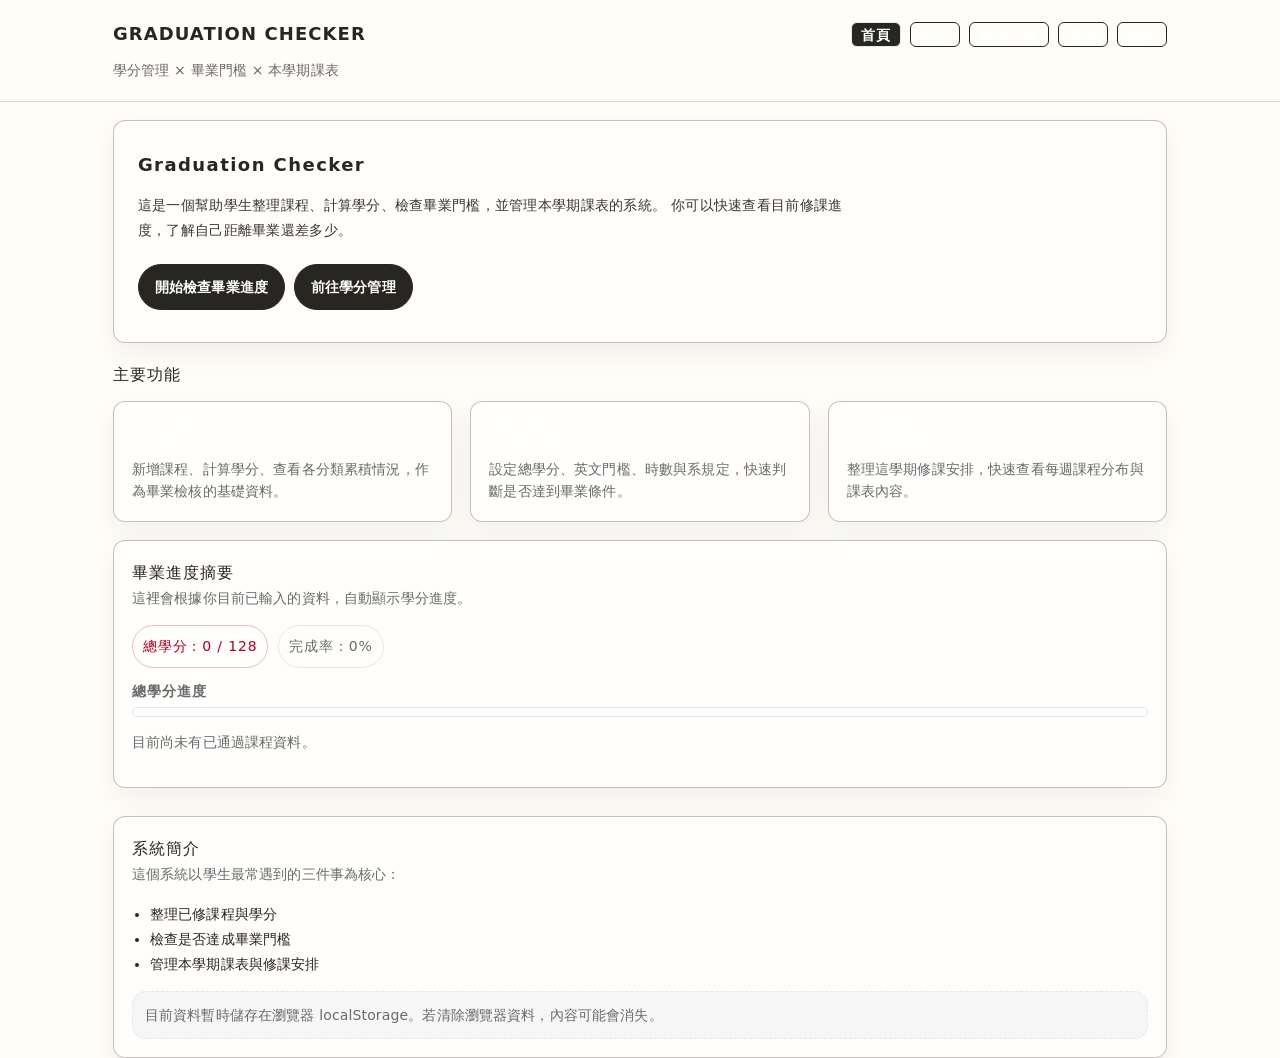
==== commit a203407e: "Add files via upload" ====
--- a/index.html
+++ b/index.html
@@ -177,5 +177,26 @@
       }
     })();
   </script>
+  <nav class="bottom-nav">
+  <a href="#" class="nav-item active">
+    <span class="icon">🏠</span>
+    <span>今天</span>
+  </a>
+
+  <a href="#" class="nav-item">
+    <span class="icon">📚</span>
+    <span>課表</span>
+  </a>
+
+  <a href="#" class="nav-item">
+    <span class="icon">📅</span>
+    <span>行事曆</span>
+  </a>
+
+  <a href="#" class="nav-item">
+    <span class="icon">👤</span>
+    <span>更多</span>
+  </a>
+</nav>
 </body>
 </html>
--- a/styles.css
+++ b/styles.css
@@ -1814,7 +1814,7 @@
   border:1px solid var(--ink);
   border-radius:999px;
   color:var(--ink);
-  background:#fff;
+  background:#282621;
   text-decoration:none;
   font-size:14px;
   font-weight:600;
@@ -1830,4 +1830,28 @@
   padding-left:18px;
   line-height:1.8;
   font-size:14px;
+}
+
+/* 預設：電腦不顯示 */
+.bottom-nav{
+  display:none;
+}
+
+/* 手機才顯示 */
+@media (max-width:768px){
+
+  .bottom-nav{
+    display:flex;
+    position:fixed;
+    bottom:16px;
+    left:50%;
+    transform:translateX(-50%);
+    width:90%;
+    background:#f3f2f5;
+    border-radius:30px;
+    justify-content:space-around;
+    padding:10px;
+    box-shadow:0 4px 10px rgba(0,0,0,0.1);
+  }
+
 }
